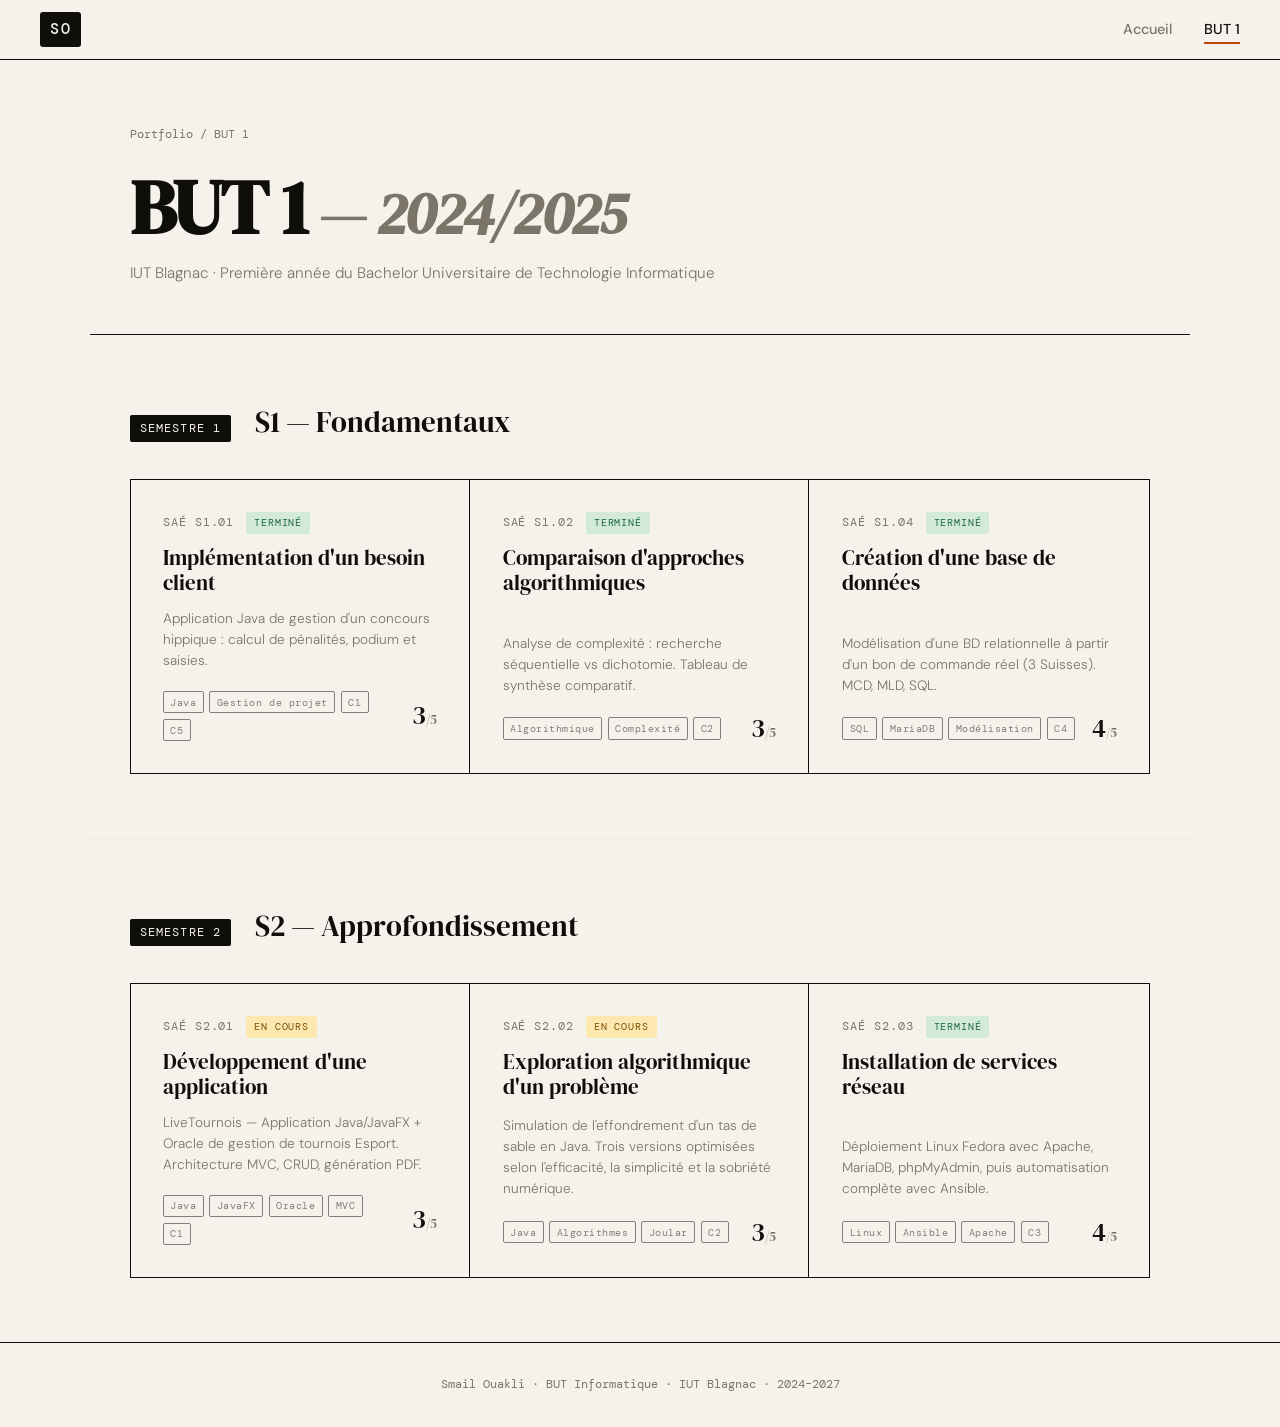
==== but1.html @ f9b79cbe "Ajout des fichiers" ====
<!DOCTYPE html>
<html lang="fr">
<head>
  <meta charset="UTF-8" />
  <meta name="viewport" content="width=device-width, initial-scale=1.0" />
  <title>BUT 1 — Portfolio Smail Ouakli</title>
  <link rel="preconnect" href="https://fonts.googleapis.com">
  <link rel="preconnect" href="https://fonts.gstatic.com" crossorigin>
  <link href="https://fonts.googleapis.com/css2?family=DM+Serif+Display:ital@0;1&family=DM+Mono:wght@400;500&family=DM+Sans:ital,wght@0,300;0,400;0,500;1,300&display=swap" rel="stylesheet">
  <link rel="stylesheet" href="style.css" />
</head>
<body>

  <nav class="navbar">
    <a href="index.html" class="nav-logo">SO</a>
    <div class="nav-links">
      <a href="index.html">Accueil</a>
      <a href="but1.html" class="active">BUT 1</a>
    </div>
  </nav>

  <main>
    <section class="page-hero">
      <div class="page-hero__breadcrumb"><a href="index.html">Portfolio</a> / BUT 1</div>
      <h1 class="page-hero__title">BUT 1<em> — 2024/2025</em></h1>
      <p class="page-hero__sub">IUT Blagnac · Première année du Bachelor Universitaire de Technologie Informatique</p>
    </section>

    <section class="semester-section">
      <div class="semester-header">
        <span class="semester-tag">Semestre 1</span>
        <h2>S1 — Fondamentaux</h2>
      </div>
      <div class="sae-list">

        <a href="sae-s1-01.html" class="sae-card">
          <div class="sae-card__meta">
            <span class="sae-card__id">SAÉ S1.01</span>
            <span class="sae-card__status sae-card__status--done">Terminé</span>
          </div>
          <h3 class="sae-card__title">Implémentation d'un besoin client</h3>
          <p class="sae-card__desc">Application Java de gestion d'un concours hippique : calcul de pénalités, podium et saisies.</p>
          <div class="sae-card__footer">
            <div class="sae-card__tags"><span>Java</span><span>Gestion de projet</span><span>C1</span><span>C5</span></div>
            <div class="sae-card__score">3<span>/5</span></div>
          </div>
        </a>

        <a href="sae-s1-02.html" class="sae-card">
          <div class="sae-card__meta">
            <span class="sae-card__id">SAÉ S1.02</span>
            <span class="sae-card__status sae-card__status--done">Terminé</span>
          </div>
          <h3 class="sae-card__title">Comparaison d'approches algorithmiques</h3>
          <p class="sae-card__desc">Analyse de complexité : recherche séquentielle vs dichotomie. Tableau de synthèse comparatif.</p>
          <div class="sae-card__footer">
            <div class="sae-card__tags"><span>Algorithmique</span><span>Complexité</span><span>C2</span></div>
            <div class="sae-card__score">3<span>/5</span></div>
          </div>
        </a>

        <a href="sae-s1-04.html" class="sae-card">
          <div class="sae-card__meta">
            <span class="sae-card__id">SAÉ S1.04</span>
            <span class="sae-card__status sae-card__status--done">Terminé</span>
          </div>
          <h3 class="sae-card__title">Création d'une base de données</h3>
          <p class="sae-card__desc">Modélisation d'une BD relationnelle à partir d'un bon de commande réel (3 Suisses). MCD, MLD, SQL.</p>
          <div class="sae-card__footer">
            <div class="sae-card__tags"><span>SQL</span><span>MariaDB</span><span>Modélisation</span><span>C4</span></div>
            <div class="sae-card__score">4<span>/5</span></div>
          </div>
        </a>

      </div>
    </section>

    <section class="semester-section">
      <div class="semester-header">
        <span class="semester-tag">Semestre 2</span>
        <h2>S2 — Approfondissement</h2>
      </div>
      <div class="sae-list">

        <a href="sae-s2-01.html" class="sae-card">
          <div class="sae-card__meta">
            <span class="sae-card__id">SAÉ S2.01</span>
            <span class="sae-card__status sae-card__status--wip">En cours</span>
          </div>
          <h3 class="sae-card__title">Développement d'une application</h3>
          <p class="sae-card__desc">LiveTournois — Application Java/JavaFX + Oracle de gestion de tournois Esport. Architecture MVC, CRUD, génération PDF.</p>
          <div class="sae-card__footer">
            <div class="sae-card__tags"><span>Java</span><span>JavaFX</span><span>Oracle</span><span>MVC</span><span>C1</span></div>
            <div class="sae-card__score">3<span>/5</span></div>
          </div>
        </a>

        <a href="sae-s2-02.html" class="sae-card">
          <div class="sae-card__meta">
            <span class="sae-card__id">SAÉ S2.02</span>
            <span class="sae-card__status sae-card__status--wip">En cours</span>
          </div>
          <h3 class="sae-card__title">Exploration algorithmique d'un problème</h3>
          <p class="sae-card__desc">Simulation de l'effondrement d'un tas de sable en Java. Trois versions optimisées selon l'efficacité, la simplicité et la sobriété numérique.</p>
          <div class="sae-card__footer">
            <div class="sae-card__tags"><span>Java</span><span>Algorithmes</span><span>Joular</span><span>C2</span></div>
            <div class="sae-card__score">3<span>/5</span></div>
          </div>
        </a>

        <a href="sae-s2-03.html" class="sae-card">
          <div class="sae-card__meta">
            <span class="sae-card__id">SAÉ S2.03</span>
            <span class="sae-card__status sae-card__status--done">Terminé</span>
          </div>
          <h3 class="sae-card__title">Installation de services réseau</h3>
          <p class="sae-card__desc">Déploiement Linux Fedora avec Apache, MariaDB, phpMyAdmin, puis automatisation complète avec Ansible.</p>
          <div class="sae-card__footer">
            <div class="sae-card__tags"><span>Linux</span><span>Ansible</span><span>Apache</span><span>C3</span></div>
            <div class="sae-card__score">4<span>/5</span></div>
          </div>
        </a>

      </div>
    </section>
  </main>

  <footer class="footer">
    <p>Smail Ouakli · BUT Informatique · IUT Blagnac · 2024–2027</p>
  </footer>

</body>
</html>
---- style.css ----
/* =============================================
   PORTFOLIO — SMAIL OUAKLI
   Design: Editorial minimal, dark ink on cream
   ============================================= */

*, *::before, *::after { box-sizing: border-box; margin: 0; padding: 0; }

:root {
  --ink: #0f0e0b;
  --cream: #f5f2eb;
  --cream-dark: #ede9df;
  --accent: #c1440e;
  --accent-light: #f0d6cc;
  --muted: #7a7568;
  --done: #1a6640;
  --done-bg: #d4ead9;
  --wip: #7a4f00;
  --wip-bg: #fde8b0;

  --font-display: 'DM Serif Display', Georgia, serif;
  --font-body: 'DM Sans', sans-serif;
  --font-mono: 'DM Mono', monospace;

  --max-w: 1100px;
  --nav-h: 60px;
}

html { scroll-behavior: smooth; }

body {
  background: var(--cream);
  color: var(--ink);
  font-family: var(--font-body);
  font-size: 16px;
  line-height: 1.65;
  min-height: 100vh;
}

a { color: inherit; text-decoration: none; }

/* =============================================
   NAVBAR
   ============================================= */
.navbar {
  position: sticky;
  top: 0;
  z-index: 100;
  height: var(--nav-h);
  display: flex;
  align-items: center;
  justify-content: space-between;
  padding: 0 2.5rem;
  background: var(--cream);
  border-bottom: 1px solid var(--ink);
}

.nav-logo {
  font-family: var(--font-mono);
  font-weight: 500;
  font-size: 0.95rem;
  letter-spacing: 0.08em;
  background: var(--ink);
  color: var(--cream);
  padding: 0.3rem 0.65rem;
  border-radius: 3px;
  transition: background 0.2s;
}
.nav-logo:hover { background: var(--accent); }

.nav-links {
  display: flex;
  gap: 2rem;
  font-size: 0.9rem;
  font-weight: 500;
}
.nav-links a {
  position: relative;
  color: var(--muted);
  transition: color 0.2s;
}
.nav-links a::after {
  content: '';
  position: absolute;
  bottom: -3px; left: 0;
  width: 0; height: 2px;
  background: var(--accent);
  transition: width 0.25s;
}
.nav-links a:hover, .nav-links a.active { color: var(--ink); }
.nav-links a.active::after,
.nav-links a:hover::after { width: 100%; }

/* =============================================
   HERO
   ============================================= */
.hero {
  min-height: calc(100vh - var(--nav-h));
  display: flex;
  flex-direction: column;
  justify-content: center;
  padding: 4rem 2.5rem;
  max-width: var(--max-w);
  margin: 0 auto;
  position: relative;
}

.hero-tag {
  font-family: var(--font-mono);
  font-size: 0.78rem;
  letter-spacing: 0.12em;
  text-transform: uppercase;
  color: var(--accent);
  margin-bottom: 1.5rem;
}

.hero-title {
  font-family: var(--font-display);
  font-size: clamp(4rem, 10vw, 9rem);
  line-height: 0.92;
  letter-spacing: -0.02em;
  margin-bottom: 2rem;
}
.hero-title em {
  font-style: italic;
  color: var(--accent);
}

.hero-subtitle {
  font-size: 1.05rem;
  font-weight: 300;
  color: var(--muted);
  line-height: 1.5;
  max-width: 320px;
}

.hero-scroll {
  position: absolute;
  bottom: 2.5rem;
  right: 2.5rem;
  font-size: 1.4rem;
  color: var(--muted);
  animation: bounce 2s infinite;
}
@keyframes bounce {
  0%, 100% { transform: translateY(0); }
  50% { transform: translateY(6px); }
}

/* =============================================
   ABOUT
   ============================================= */
.about {
  border-top: 1px solid var(--ink);
  padding: 5rem 2.5rem;
  max-width: var(--max-w);
  margin: 0 auto;
}

.about-grid {
  display: grid;
  grid-template-columns: 200px 1fr;
  gap: 3rem;
  align-items: start;
}

.about-label {
  font-family: var(--font-mono);
  font-size: 0.78rem;
  letter-spacing: 0.12em;
  text-transform: uppercase;
  color: var(--muted);
  padding-top: 0.2rem;
}

.about-content p {
  font-size: 1.05rem;
  font-weight: 300;
  max-width: 620px;
  margin-bottom: 1rem;
}
.about-content p:last-child { margin-bottom: 0; }
.about-content strong { font-weight: 500; color: var(--ink); }

/* =============================================
   SECTIONS
   ============================================= */
.section-header {
  margin-bottom: 2.5rem;
}
.section-label {
  font-family: var(--font-mono);
  font-size: 0.78rem;
  letter-spacing: 0.12em;
  text-transform: uppercase;
  color: var(--muted);
  display: block;
  margin-bottom: 0.5rem;
}
.section-header h2 {
  font-family: var(--font-display);
  font-size: clamp(2rem, 4vw, 3.2rem);
  font-weight: 400;
  line-height: 1.1;
}

/* =============================================
   YEARS SECTION
   ============================================= */
.years-section {
  border-top: 1px solid var(--ink);
  padding: 5rem 2.5rem;
  max-width: var(--max-w);
  margin: 0 auto;
}

.years-grid {
  display: grid;
  grid-template-columns: repeat(3, 1fr);
  gap: 1.5px;
  border: 1px solid var(--ink);
}

.year-card {
  padding: 2.5rem;
  background: var(--cream);
  border-right: 1px solid var(--ink);
  display: flex;
  flex-direction: column;
  gap: 0.75rem;
  transition: background 0.2s;
}
.year-card:last-child { border-right: none; }

.year-card--active { background: var(--ink); color: var(--cream); }
.year-card--active .year-card__badge { background: var(--accent); color: white; }
.year-card--future { opacity: 0.5; cursor: default; }

.year-card__badge {
  display: inline-block;
  font-family: var(--font-mono);
  font-size: 0.7rem;
  letter-spacing: 0.1em;
  text-transform: uppercase;
  background: var(--done-bg);
  color: var(--done);
  padding: 0.2rem 0.55rem;
  border-radius: 2px;
  align-self: flex-start;
}

.year-card--future .year-card__badge { background: var(--cream-dark); color: var(--muted); }

.year-card__year {
  font-family: var(--font-display);
  font-size: 3rem;
  line-height: 1;
  letter-spacing: -0.02em;
}

.year-card__period {
  font-family: var(--font-mono);
  font-size: 0.78rem;
  color: var(--muted);
}
.year-card--active .year-card__period { color: rgba(245,242,235,0.55); }

.year-card__desc {
  font-size: 0.9rem;
  font-weight: 300;
  line-height: 1.55;
  flex: 1;
}

.year-card__sae {
  display: flex;
  flex-wrap: wrap;
  gap: 0.4rem;
  margin-top: 0.5rem;
}
.year-card__sae span {
  font-family: var(--font-mono);
  font-size: 0.68rem;
  border: 1px solid rgba(245,242,235,0.3);
  padding: 0.15rem 0.45rem;
  border-radius: 2px;
}

.year-card__cta {
  font-size: 0.85rem;
  font-weight: 500;
  margin-top: 0.5rem;
  color: var(--accent);
}
.year-card--active .year-card__cta { color: #f0a080; }
.year-card__cta--muted { color: var(--muted); }

.year-card--active:hover { background: #1a1915; }

/* =============================================
   SKILLS SECTION
   ============================================= */
.skills-section {
  border-top: 1px solid var(--ink);
  padding: 5rem 2.5rem;
  max-width: var(--max-w);
  margin: 0 auto;
}

.skills-grid {
  display: grid;
  grid-template-columns: repeat(5, 1fr);
  gap: 1px;
  border: 1px solid var(--ink);
  margin-top: 0;
}

.skill-item {
  padding: 2rem 1.5rem;
  border-right: 1px solid var(--ink);
  display: flex;
  flex-direction: column;
  gap: 0.4rem;
}
.skill-item:last-child { border-right: none; }

.skill-num {
  font-family: var(--font-mono);
  font-size: 0.75rem;
  color: var(--accent);
  font-weight: 500;
}
.skill-name {
  font-family: var(--font-display);
  font-size: 1.3rem;
  line-height: 1.1;
}
.skill-desc {
  font-size: 0.78rem;
  color: var(--muted);
  font-weight: 300;
  line-height: 1.4;
  margin-top: 0.25rem;
}

/* =============================================
   PAGE HERO (inner pages)
   ============================================= */
.page-hero {
  border-bottom: 1px solid var(--ink);
  padding: 4rem 2.5rem 3rem;
  max-width: var(--max-w);
  margin: 0 auto;
}
.page-hero__breadcrumb {
  font-family: var(--font-mono);
  font-size: 0.78rem;
  color: var(--muted);
  margin-bottom: 1.5rem;
}
.page-hero__breadcrumb a { color: var(--muted); }
.page-hero__breadcrumb a:hover { color: var(--accent); }

.page-hero__title {
  font-family: var(--font-display);
  font-size: clamp(2.5rem, 6vw, 5rem);
  line-height: 1;
  letter-spacing: -0.02em;
  margin-bottom: 1rem;
}
.page-hero__title em { font-style: italic; color: var(--muted); font-size: 0.75em; }

.page-hero__sub {
  font-size: 0.95rem;
  font-weight: 300;
  color: var(--muted);
}

/* =============================================
   SEMESTER SECTION (BUT1 page)
   ============================================= */
.semester-section {
  padding: 4rem 2.5rem;
  max-width: var(--max-w);
  margin: 0 auto;
  border-bottom: 1px solid var(--cream-dark);
}
.semester-section:last-child { border-bottom: none; }

.semester-header {
  display: flex;
  align-items: baseline;
  gap: 1.5rem;
  margin-bottom: 2rem;
}
.semester-tag {
  font-family: var(--font-mono);
  font-size: 0.72rem;
  letter-spacing: 0.1em;
  text-transform: uppercase;
  background: var(--ink);
  color: var(--cream);
  padding: 0.25rem 0.6rem;
  border-radius: 2px;
}
.semester-header h2 {
  font-family: var(--font-display);
  font-size: 1.8rem;
  font-weight: 400;
}

/* =============================================
   SAE CARDS
   ============================================= */
.sae-list {
  display: grid;
  grid-template-columns: repeat(auto-fill, minmax(320px, 1fr));
  gap: 1px;
  border: 1px solid var(--ink);
}

.sae-card {
  display: flex;
  flex-direction: column;
  gap: 0.75rem;
  padding: 2rem;
  background: var(--cream);
  border-right: 1px solid var(--ink);
  transition: background 0.18s;
  cursor: pointer;
}
.sae-card:last-child { border-right: none; }
.sae-card:hover { background: var(--ink); color: var(--cream); }

.sae-card__meta {
  display: flex;
  align-items: center;
  gap: 0.75rem;
}
.sae-card__id {
  font-family: var(--font-mono);
  font-size: 0.72rem;
  letter-spacing: 0.08em;
  color: var(--muted);
}
.sae-card:hover .sae-card__id { color: rgba(245,242,235,0.55); }

.sae-card__status {
  font-family: var(--font-mono);
  font-size: 0.65rem;
  letter-spacing: 0.08em;
  text-transform: uppercase;
  padding: 0.15rem 0.5rem;
  border-radius: 2px;
}
.sae-card__status--done { background: var(--done-bg); color: var(--done); }
.sae-card__status--wip  { background: var(--wip-bg); color: var(--wip); }
.sae-card:hover .sae-card__status--done { background: #2a7a50; color: white; }
.sae-card:hover .sae-card__status--wip  { background: #8a5f10; color: white; }

.sae-card__title {
  font-family: var(--font-display);
  font-size: 1.3rem;
  font-weight: 400;
  line-height: 1.2;
  flex: 1;
}

.sae-card__desc {
  font-size: 0.85rem;
  font-weight: 300;
  line-height: 1.55;
  color: var(--muted);
}
.sae-card:hover .sae-card__desc { color: rgba(245,242,235,0.6); }

.sae-card__footer {
  display: flex;
  align-items: center;
  justify-content: space-between;
  margin-top: 0.5rem;
  gap: 1rem;
}
.sae-card__tags {
  display: flex;
  flex-wrap: wrap;
  gap: 0.35rem;
}
.sae-card__tags span {
  font-family: var(--font-mono);
  font-size: 0.65rem;
  letter-spacing: 0.05em;
  border: 1px solid currentColor;
  opacity: 0.5;
  padding: 0.1rem 0.4rem;
  border-radius: 2px;
}
.sae-card__score {
  font-family: var(--font-display);
  font-size: 1.6rem;
  line-height: 1;
  white-space: nowrap;
}
.sae-card__score span { font-size: 0.8rem; color: var(--muted); }
.sae-card:hover .sae-card__score span { color: rgba(245,242,235,0.45); }

/* =============================================
   SAE DETAIL PAGE
   ============================================= */
.sae-detail {
  max-width: var(--max-w);
  margin: 0 auto;
  padding: 4rem 2.5rem;
}

.sae-detail__header {
  margin-bottom: 3.5rem;
  padding-bottom: 3rem;
  border-bottom: 1px solid var(--ink);
}
.sae-detail__meta {
  display: flex;
  align-items: center;
  gap: 1rem;
  margin-bottom: 1.5rem;
  flex-wrap: wrap;
}
.sae-detail__id {
  font-family: var(--font-mono);
  font-size: 0.8rem;
  letter-spacing: 0.1em;
  color: var(--muted);
}
.sae-detail__title {
  font-family: var(--font-display);
  font-size: clamp(2rem, 5vw, 4rem);
  line-height: 1.05;
  letter-spacing: -0.02em;
  margin-bottom: 1rem;
}
.sae-detail__subtitle {
  font-size: 1rem;
  font-weight: 300;
  color: var(--muted);
  font-style: italic;
}

.sae-detail__skills-row {
  display: flex;
  flex-wrap: wrap;
  gap: 0.5rem;
  margin-top: 1.5rem;
}
.sae-detail__skills-row span {
  font-family: var(--font-mono);
  font-size: 0.72rem;
  border: 1px solid var(--ink);
  padding: 0.2rem 0.55rem;
  border-radius: 2px;
  letter-spacing: 0.05em;
}

.sae-detail__grid {
  display: grid;
  grid-template-columns: 1fr 1fr;
  gap: 1px;
  border: 1px solid var(--ink);
  margin-bottom: 2rem;
}

.detail-block {
  padding: 2.5rem;
  border-right: 1px solid var(--ink);
  border-bottom: 1px solid var(--ink);
}
.detail-block:nth-child(even) { border-right: none; }
.detail-block--full {
  grid-column: 1 / -1;
  border-right: none;
}
.detail-block:last-child,
.detail-block:nth-last-child(2):nth-child(odd) { border-bottom: none; }
.detail-block--full:last-child { border-bottom: none; }

.detail-block__label {
  font-family: var(--font-mono);
  font-size: 0.7rem;
  letter-spacing: 0.12em;
  text-transform: uppercase;
  color: var(--accent);
  margin-bottom: 1rem;
}

.detail-block h3 {
  font-family: var(--font-display);
  font-size: 1.1rem;
  margin-bottom: 0.75rem;
  font-weight: 400;
}

.detail-block ul {
  list-style: none;
  display: flex;
  flex-direction: column;
  gap: 0.5rem;
}
.detail-block ul li {
  font-size: 0.9rem;
  font-weight: 300;
  padding-left: 1.1rem;
  position: relative;
  line-height: 1.5;
}
.detail-block ul li::before {
  content: '—';
  position: absolute;
  left: 0;
  color: var(--accent);
  font-size: 0.75rem;
  top: 0.12rem;
}

.detail-block p {
  font-size: 0.9rem;
  font-weight: 300;
  line-height: 1.6;
}

/* Score block */
.score-display {
  display: flex;
  align-items: baseline;
  gap: 0.4rem;
  margin-bottom: 0.75rem;
}
.score-display__num {
  font-family: var(--font-display);
  font-size: 4.5rem;
  line-height: 1;
  color: var(--accent);
}
.score-display__denom {
  font-family: var(--font-display);
  font-size: 2rem;
  color: var(--muted);
}
.score-display__label {
  font-size: 0.85rem;
  font-weight: 300;
  color: var(--muted);
  font-style: italic;
}

/* conserver / perfectionner */
.two-cols {
  display: grid;
  grid-template-columns: 1fr 1fr;
  gap: 2rem;
  margin-top: 1rem;
}
.two-cols__heading {
  font-family: var(--font-mono);
  font-size: 0.72rem;
  letter-spacing: 0.1em;
  text-transform: uppercase;
  margin-bottom: 0.6rem;
}
.two-cols__heading--keep { color: var(--done); }
.two-cols__heading--improve { color: var(--accent); }

/* =============================================
   FOOTER
   ============================================= */
.footer {
  border-top: 1px solid var(--ink);
  padding: 2rem 2.5rem;
  text-align: center;
  font-family: var(--font-mono);
  font-size: 0.75rem;
  color: var(--muted);
}

/* =============================================
   RESPONSIVE
   ============================================= */
@media (max-width: 900px) {
  .about-grid { grid-template-columns: 1fr; gap: 1rem; }
  .years-grid { grid-template-columns: 1fr; }
  .year-card { border-right: none; border-bottom: 1px solid var(--ink); }
  .year-card:last-child { border-bottom: none; }
  .skills-grid { grid-template-columns: repeat(3, 1fr); }
  .sae-detail__grid { grid-template-columns: 1fr; }
  .detail-block { border-right: none; grid-column: auto; }
  .detail-block--full { grid-column: auto; }
  .two-cols { grid-template-columns: 1fr; }
}

@media (max-width: 600px) {
  .navbar { padding: 0 1.25rem; }
  .hero, .about, .years-section, .skills-section,
  .semester-section, .page-hero, .sae-detail { padding-left: 1.25rem; padding-right: 1.25rem; }
  .hero-title { font-size: 3.5rem; }
  .skills-grid { grid-template-columns: repeat(2, 1fr); }
  .sae-list { grid-template-columns: 1fr; }
  .sae-card { border-right: none; border-bottom: 1px solid var(--ink); }
  .sae-card:last-child { border-bottom: none; }
}
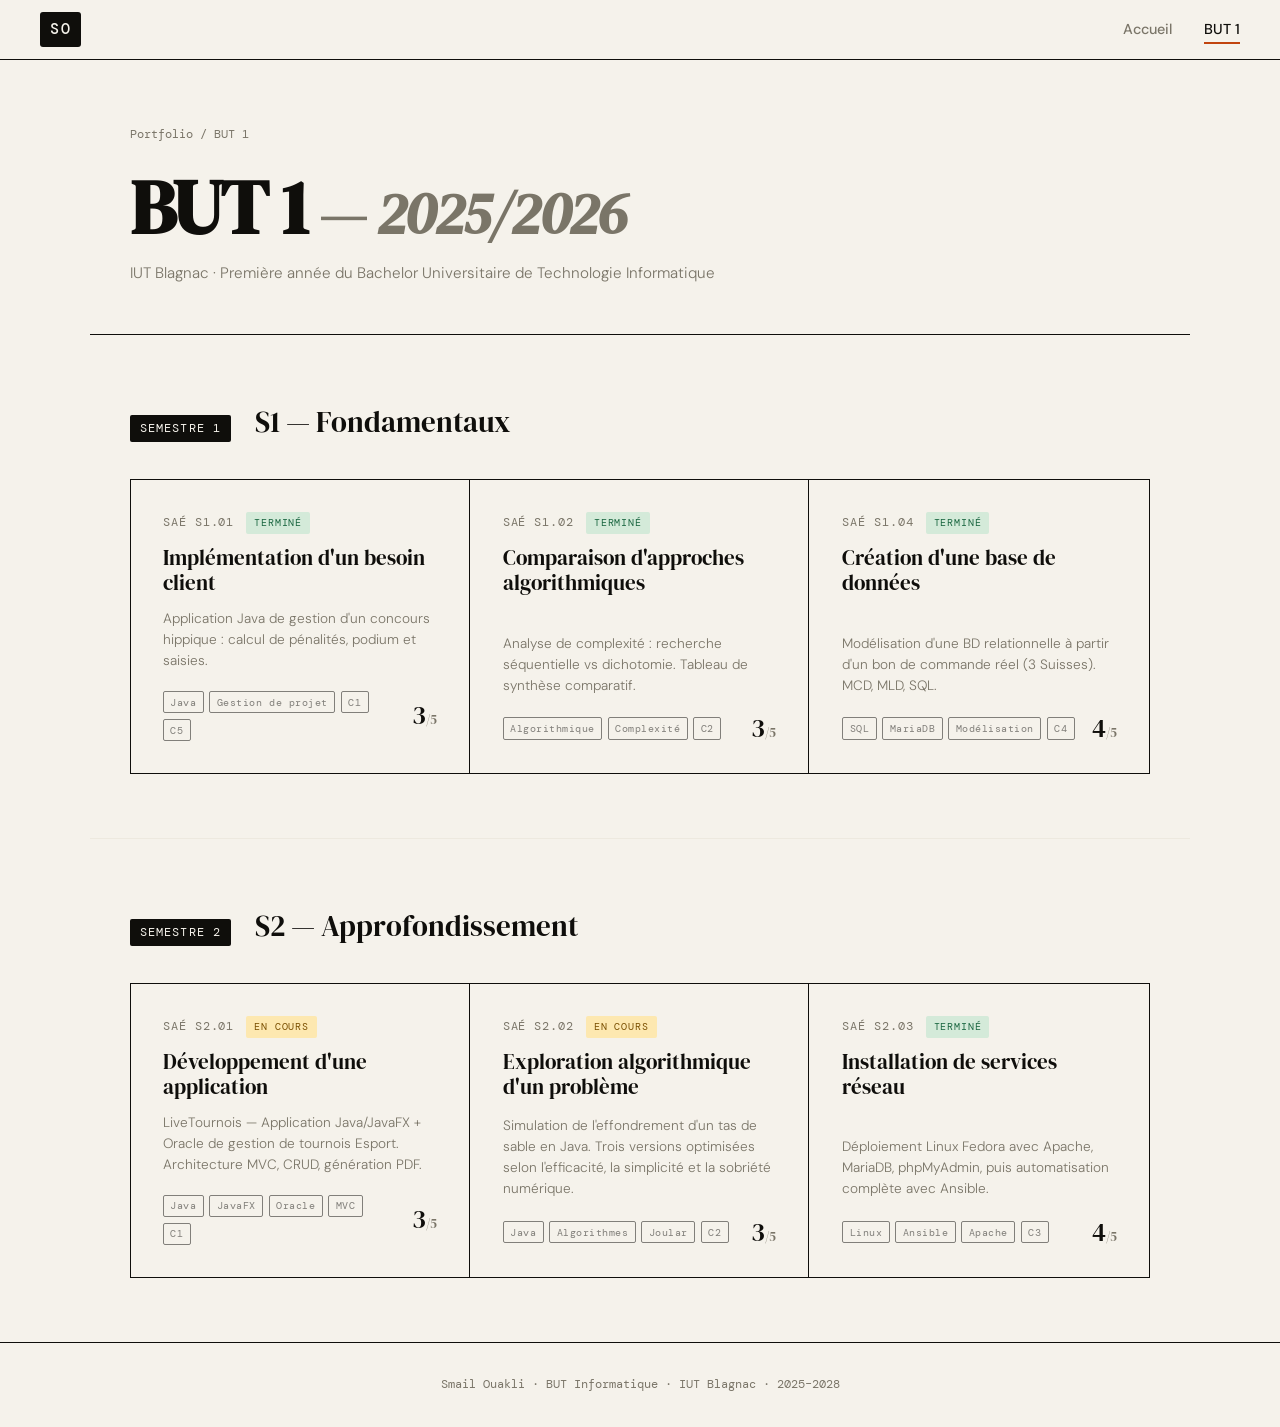
==== commit f3303ade: "Update academic year from 2024/2025 to 2025/2026" ====
--- a/but1.html
+++ b/but1.html
@@ -22,7 +22,7 @@
   <main>
     <section class="page-hero">
       <div class="page-hero__breadcrumb"><a href="index.html">Portfolio</a> / BUT 1</div>
-      <h1 class="page-hero__title">BUT 1<em> — 2024/2025</em></h1>
+      <h1 class="page-hero__title">BUT 1<em> — 2025/2026</em></h1>
       <p class="page-hero__sub">IUT Blagnac · Première année du Bachelor Universitaire de Technologie Informatique</p>
     </section>
 
@@ -126,7 +126,7 @@
   </main>
 
   <footer class="footer">
-    <p>Smail Ouakli · BUT Informatique · IUT Blagnac · 2024–2027</p>
+    <p>Smail Ouakli · BUT Informatique · IUT Blagnac · 2025–2028</p>
   </footer>
 
 </body>
